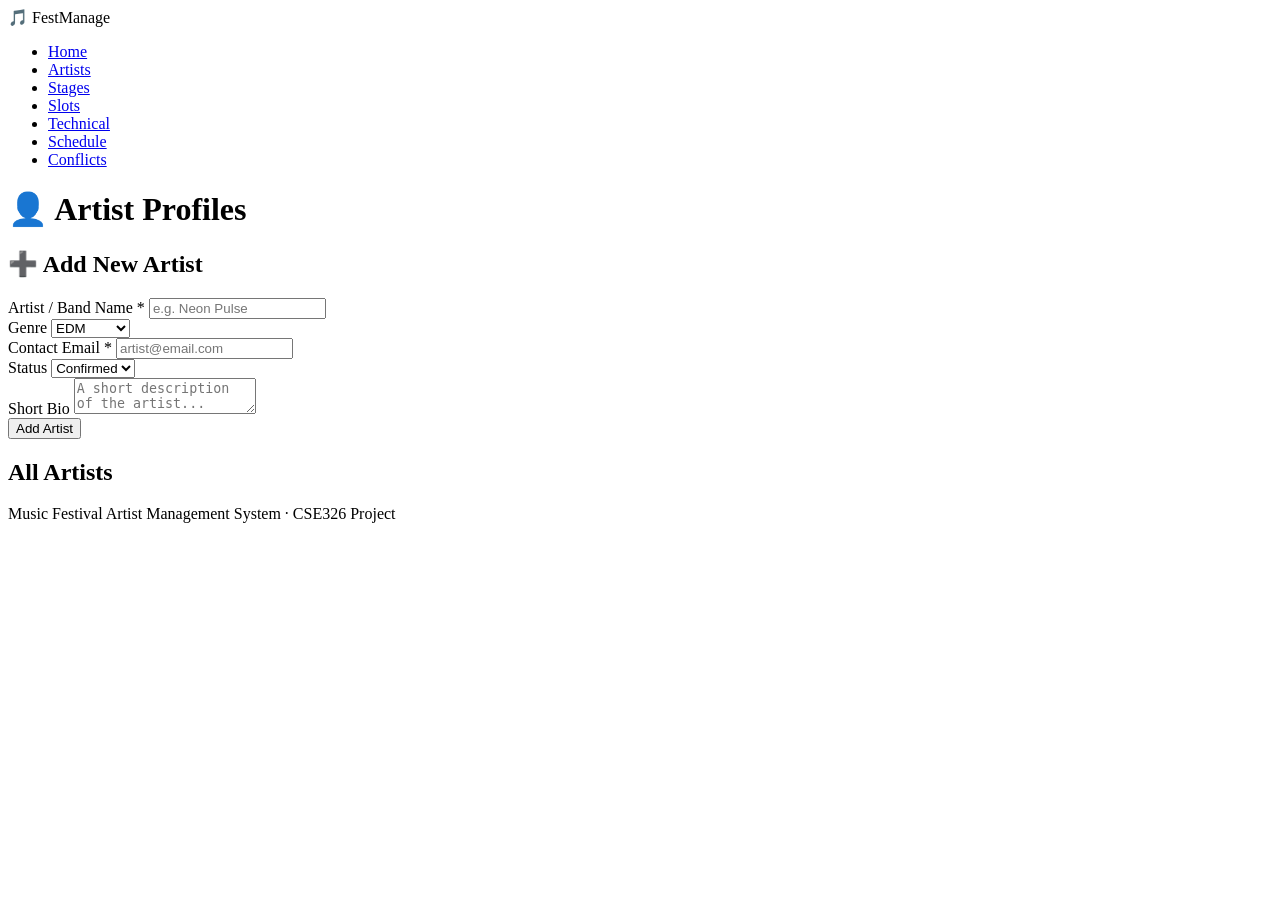
==== artists.html @ 082f0dae "Add files via upload" ====
<!DOCTYPE html>
<html lang="en">
<head>
    <meta charset="UTF-8">
    <meta name="viewport" content="width=device-width, initial-scale=1.0">
    <title>Artist Profiles | FestManage</title>
    <link rel="stylesheet" href="css/style.css">
</head>
<body>
    <div class="bg-animation"></div>

    <nav class="navbar">
        <div class="logo"><span>🎵</span> FestManage</div>
        <ul class="nav-links">
            <li><a href="index.html">Home</a></li>
            <li><a href="artists.html" class="active">Artists</a></li>
            <li><a href="stages.html">Stages</a></li>
            <li><a href="slots.html">Slots</a></li>
            <li><a href="technical.html">Technical</a></li>
            <li><a href="schedule.html">Schedule</a></li>
            <li><a href="conflicts.html">Conflicts</a></li>
        </ul>
        <div class="menu-toggle" onclick="toggleMenu()">
            <span></span><span></span><span></span>
        </div>
    </nav>

    <div class="page-container">
        <div class="page-title">
            <h1>👤 Artist Profiles</h1>
        </div>

        <!-- Add Artist Form -->
        <div class="form-card">
            <h2>➕ Add New Artist</h2>
            <form id="artist-form">
                <div class="form-grid">
                    <div class="form-group">
                        <label>Artist / Band Name *</label>
                        <input type="text" id="artist-name" placeholder="e.g. Neon Pulse" required>
                    </div>
                    <div class="form-group">
                        <label>Genre</label>
                        <select id="artist-genre">
                            <option value="EDM">EDM</option>
                            <option value="Techno">Techno</option>
                            <option value="House">House</option>
                            <option value="Dubstep">Dubstep</option>
                            <option value="Indie Pop">Indie Pop</option>
                            <option value="Rock">Rock</option>
                            <option value="Hip-Hop">Hip-Hop</option>
                            <option value="Pop">Pop</option>
                            <option value="Jazz">Jazz</option>
                            <option value="Other">Other</option>
                        </select>
                    </div>
                    <div class="form-group">
                        <label>Contact Email *</label>
                        <input type="email" id="artist-contact" placeholder="artist@email.com" required>
                    </div>
                    <div class="form-group">
                        <label>Status</label>
                        <select id="artist-status">
                            <option value="confirmed">Confirmed</option>
                            <option value="pending">Pending</option>
                        </select>
                    </div>
                </div>
                <div class="form-group">
                    <label>Short Bio</label>
                    <textarea id="artist-bio" placeholder="A short description of the artist..."></textarea>
                </div>
                <button type="submit" class="btn btn-primary">Add Artist</button>
            </form>
        </div>

        <!-- Artists List -->
        <h2 style="margin-bottom:1.2rem;color:var(--neon-cyan)">All Artists</h2>
        <div class="card-grid" id="artists-list">
            <!-- Filled by JS -->
        </div>
    </div>

    <footer>
        <p>Music Festival Artist Management System · CSE326 Project</p>
    </footer>

    <div id="toast" class="toast"></div>
    <script src="js/app.js"></script>
</body>
</html>
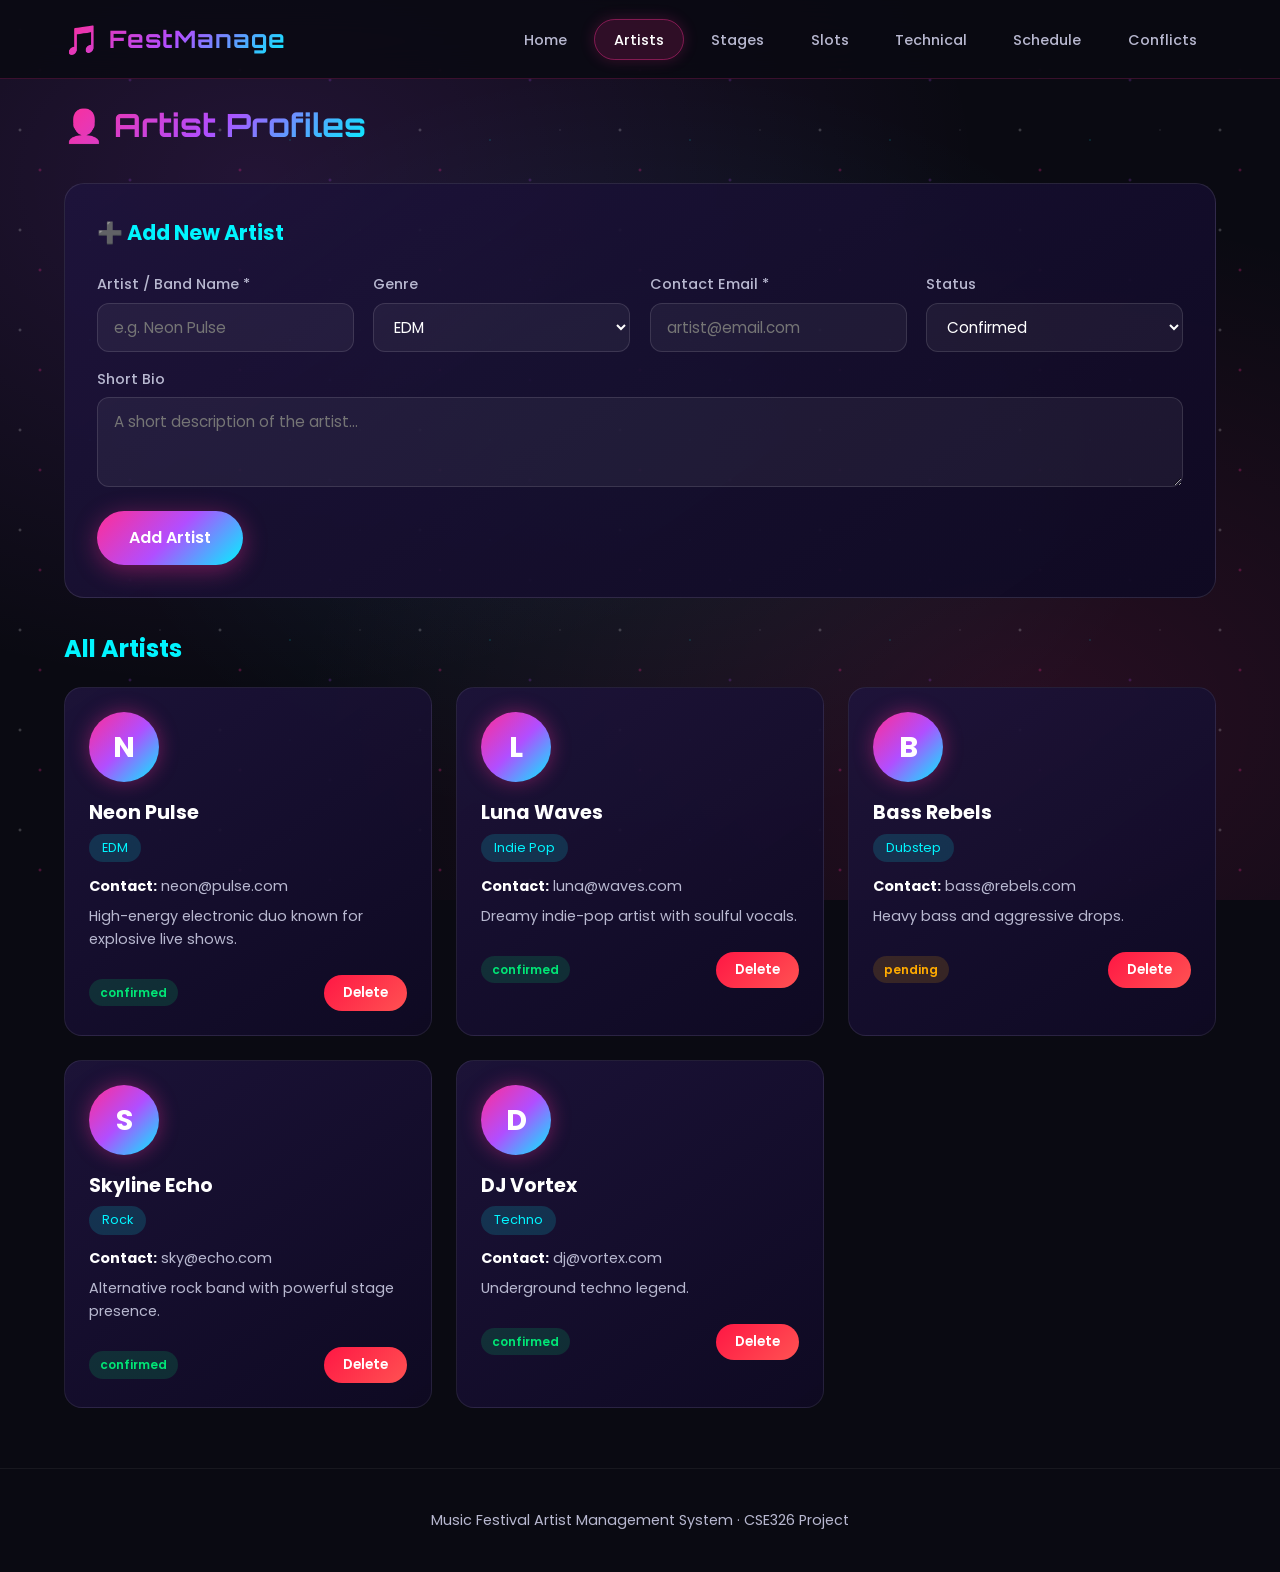
==== commit 843dd3a9: "update" ====
--- a/artists.html
+++ b/artists.html
@@ -4,7 +4,7 @@
     <meta charset="UTF-8">
     <meta name="viewport" content="width=device-width, initial-scale=1.0">
     <title>Artist Profiles | FestManage</title>
-    <link rel="stylesheet" href="css/style.css">
+    <link rel="stylesheet" href="style.css">
 </head>
 <body>
     <div class="bg-animation"></div>
@@ -86,6 +86,6 @@
     </footer>
 
     <div id="toast" class="toast"></div>
-    <script src="js/app.js"></script>
+    <script src="app.js"></script>
 </body>
 </html>
--- a/style.css
+++ b/style.css
@@ -0,0 +1,883 @@
+/* ============================================
+   MUSIC FESTIVAL ARTIST MANAGEMENT SYSTEM
+   CSE326 - Internet Programming Project
+   Beautiful Neon Festival Theme
+============================================ */
+
+@import url('https://fonts.googleapis.com/css2?family=Poppins:wght@300;400;500;600;700;800&family=Orbitron:wght@500;700;900&display=swap');
+
+:root {
+    --bg-dark: #0a0a12;
+    --bg-card: rgba(20, 15, 40, 0.75);
+    --bg-glass: rgba(255, 255, 255, 0.05);
+    --neon-pink: #ff2d95;
+    --neon-cyan: #00f5ff;
+    --neon-purple: #b14eff;
+    --neon-orange: #ff6b35;
+    --neon-yellow: #ffe66d;
+    --text-primary: #ffffff;
+    --text-secondary: #b8b8d0;
+    --border-glow: rgba(255, 45, 149, 0.3);
+    --success: #00e676;
+    --warning: #ffab00;
+    --danger: #ff1744;
+    --gradient-main: linear-gradient(135deg, #ff2d95, #b14eff, #00f5ff);
+    --gradient-card: linear-gradient(145deg, rgba(30, 20, 60, 0.9), rgba(15, 10, 35, 0.95));
+    --shadow-neon: 0 0 20px rgba(255, 45, 149, 0.4);
+    --shadow-cyan: 0 0 20px rgba(0, 245, 255, 0.3);
+}
+
+* {
+    margin: 0;
+    padding: 0;
+    box-sizing: border-box;
+}
+
+html {
+    scroll-behavior: smooth;
+}
+
+body {
+    font-family: 'Poppins', sans-serif;
+    background: var(--bg-dark);
+    color: var(--text-primary);
+    min-height: 100vh;
+    overflow-x: hidden;
+    line-height: 1.6;
+}
+
+/* Animated Background */
+.bg-animation {
+    position: fixed;
+    top: 0;
+    left: 0;
+    width: 100%;
+    height: 100%;
+    z-index: -1;
+    background: 
+        radial-gradient(ellipse at 20% 20%, rgba(177, 78, 255, 0.15) 0%, transparent 50%),
+        radial-gradient(ellipse at 80% 80%, rgba(255, 45, 149, 0.12) 0%, transparent 50%),
+        radial-gradient(ellipse at 50% 50%, rgba(0, 245, 255, 0.08) 0%, transparent 60%),
+        var(--bg-dark);
+}
+
+.bg-animation::before {
+    content: '';
+    position: absolute;
+    width: 100%;
+    height: 100%;
+    background-image: 
+        radial-gradient(2px 2px at 20px 30px, rgba(255,255,255,0.3), transparent),
+        radial-gradient(2px 2px at 40px 70px, rgba(255,45,149,0.4), transparent),
+        radial-gradient(1px 1px at 90px 40px, rgba(0,245,255,0.4), transparent),
+        radial-gradient(2px 2px at 130px 80px, rgba(177,78,255,0.3), transparent),
+        radial-gradient(1px 1px at 160px 30px, rgba(255,255,255,0.2), transparent);
+    background-size: 200px 100px;
+    animation: twinkle 8s linear infinite;
+}
+
+@keyframes twinkle {
+    0%, 100% { opacity: 0.6; }
+    50% { opacity: 1; }
+}
+
+/* ========== NAVIGATION ========== */
+.navbar {
+    position: fixed;
+    top: 0;
+    left: 0;
+    width: 100%;
+    padding: 1rem 5%;
+    display: flex;
+    justify-content: space-between;
+    align-items: center;
+    background: rgba(10, 10, 18, 0.85);
+    backdrop-filter: blur(20px);
+    border-bottom: 1px solid rgba(255, 45, 149, 0.2);
+    z-index: 1000;
+    transition: all 0.3s ease;
+}
+
+.logo {
+    font-family: 'Orbitron', sans-serif;
+    font-size: 1.5rem;
+    font-weight: 700;
+    background: var(--gradient-main);
+    -webkit-background-clip: text;
+    -webkit-text-fill-color: transparent;
+    background-clip: text;
+    letter-spacing: 1px;
+    display: flex;
+    align-items: center;
+    gap: 0.5rem;
+}
+
+.logo span {
+    font-size: 1.8rem;
+}
+
+.nav-links {
+    display: flex;
+    gap: 0.5rem;
+    list-style: none;
+}
+
+.nav-links a {
+    color: var(--text-secondary);
+    text-decoration: none;
+    padding: 0.6rem 1.2rem;
+    border-radius: 50px;
+    font-size: 0.9rem;
+    font-weight: 500;
+    transition: all 0.3s ease;
+    position: relative;
+}
+
+.nav-links a:hover,
+.nav-links a.active {
+    color: var(--text-primary);
+    background: rgba(255, 45, 149, 0.15);
+    box-shadow: 0 0 15px rgba(255, 45, 149, 0.2);
+}
+
+.nav-links a.active {
+    border: 1px solid rgba(255, 45, 149, 0.4);
+}
+
+.menu-toggle {
+    display: none;
+    flex-direction: column;
+    gap: 5px;
+    cursor: pointer;
+    padding: 5px;
+}
+
+.menu-toggle span {
+    width: 25px;
+    height: 3px;
+    background: var(--neon-pink);
+    border-radius: 3px;
+    transition: 0.3s;
+}
+
+/* ========== HERO SECTION ========== */
+.hero {
+    min-height: 100vh;
+    display: flex;
+    flex-direction: column;
+    justify-content: center;
+    align-items: center;
+    text-align: center;
+    padding: 120px 5% 80px;
+    position: relative;
+}
+
+.hero-badge {
+    display: inline-block;
+    padding: 0.4rem 1.2rem;
+    background: rgba(255, 45, 149, 0.15);
+    border: 1px solid rgba(255, 45, 149, 0.4);
+    border-radius: 50px;
+    font-size: 0.85rem;
+    color: var(--neon-pink);
+    margin-bottom: 1.5rem;
+    letter-spacing: 1px;
+    animation: pulse-glow 2s ease-in-out infinite;
+}
+
+@keyframes pulse-glow {
+    0%, 100% { box-shadow: 0 0 10px rgba(255, 45, 149, 0.3); }
+    50% { box-shadow: 0 0 25px rgba(255, 45, 149, 0.6); }
+}
+
+.hero h1 {
+    font-family: 'Orbitron', sans-serif;
+    font-size: clamp(2.5rem, 6vw, 4.5rem);
+    font-weight: 900;
+    line-height: 1.15;
+    margin-bottom: 1.5rem;
+    background: linear-gradient(135deg, #fff 0%, #ff2d95 40%, #00f5ff 100%);
+    -webkit-background-clip: text;
+    -webkit-text-fill-color: transparent;
+    background-clip: text;
+}
+
+.hero p {
+    font-size: 1.15rem;
+    color: var(--text-secondary);
+    max-width: 650px;
+    margin-bottom: 2.5rem;
+}
+
+.hero-buttons {
+    display: flex;
+    gap: 1rem;
+    flex-wrap: wrap;
+    justify-content: center;
+}
+
+.btn {
+    display: inline-flex;
+    align-items: center;
+    gap: 0.5rem;
+    padding: 0.9rem 2rem;
+    border-radius: 50px;
+    font-weight: 600;
+    font-size: 1rem;
+    text-decoration: none;
+    cursor: pointer;
+    border: none;
+    transition: all 0.3s ease;
+    font-family: 'Poppins', sans-serif;
+}
+
+.btn-primary {
+    background: var(--gradient-main);
+    color: white;
+    box-shadow: 0 5px 25px rgba(255, 45, 149, 0.4);
+}
+
+.btn-primary:hover {
+    transform: translateY(-3px);
+    box-shadow: 0 8px 35px rgba(255, 45, 149, 0.6);
+}
+
+.btn-secondary {
+    background: transparent;
+    color: var(--text-primary);
+    border: 2px solid rgba(255, 255, 255, 0.2);
+}
+
+.btn-secondary:hover {
+    border-color: var(--neon-cyan);
+    color: var(--neon-cyan);
+    box-shadow: var(--shadow-cyan);
+}
+
+.btn-sm {
+    padding: 0.5rem 1.2rem;
+    font-size: 0.85rem;
+}
+
+.btn-success {
+    background: linear-gradient(135deg, #00c853, #00e676);
+    color: white;
+}
+
+.btn-danger {
+    background: linear-gradient(135deg, #ff1744, #ff5252);
+    color: white;
+}
+
+.btn-warning {
+    background: linear-gradient(135deg, #ff6b35, #ffab00);
+    color: white;
+}
+
+/* Floating Music Notes Animation */
+.music-notes {
+    position: absolute;
+    width: 100%;
+    height: 100%;
+    top: 0;
+    left: 0;
+    pointer-events: none;
+    overflow: hidden;
+}
+
+.note {
+    position: absolute;
+    font-size: 1.5rem;
+    opacity: 0.15;
+    animation: float-up 12s linear infinite;
+}
+
+.note:nth-child(1) { left: 10%; animation-delay: 0s; }
+.note:nth-child(2) { left: 25%; animation-delay: 2s; font-size: 2rem; }
+.note:nth-child(3) { left: 45%; animation-delay: 4s; }
+.note:nth-child(4) { left: 65%; animation-delay: 1s; font-size: 1.8rem; }
+.note:nth-child(5) { left: 80%; animation-delay: 3s; }
+.note:nth-child(6) { left: 90%; animation-delay: 5s; }
+
+@keyframes float-up {
+    0% { transform: translateY(100vh) rotate(0deg); opacity: 0; }
+    10% { opacity: 0.2; }
+    90% { opacity: 0.15; }
+    100% { transform: translateY(-20vh) rotate(360deg); opacity: 0; }
+}
+
+/* ========== FEATURES SECTION ========== */
+.section {
+    padding: 100px 5%;
+    max-width: 1400px;
+    margin: 0 auto;
+}
+
+.section-header {
+    text-align: center;
+    margin-bottom: 3.5rem;
+}
+
+.section-header h2 {
+    font-family: 'Orbitron', sans-serif;
+    font-size: 2.2rem;
+    margin-bottom: 0.8rem;
+    background: var(--gradient-main);
+    -webkit-background-clip: text;
+    -webkit-text-fill-color: transparent;
+    background-clip: text;
+}
+
+.section-header p {
+    color: var(--text-secondary);
+    font-size: 1.05rem;
+}
+
+.features-grid {
+    display: grid;
+    grid-template-columns: repeat(auto-fit, minmax(280px, 1fr));
+    gap: 1.8rem;
+}
+
+.feature-card {
+    background: var(--gradient-card);
+    border: 1px solid rgba(255, 255, 255, 0.08);
+    border-radius: 20px;
+    padding: 2rem;
+    transition: all 0.4s ease;
+    position: relative;
+    overflow: hidden;
+}
+
+.feature-card::before {
+    content: '';
+    position: absolute;
+    top: 0;
+    left: 0;
+    width: 100%;
+    height: 3px;
+    background: var(--gradient-main);
+    transform: scaleX(0);
+    transition: transform 0.4s ease;
+}
+
+.feature-card:hover {
+    transform: translateY(-8px);
+    border-color: rgba(255, 45, 149, 0.3);
+    box-shadow: 0 15px 40px rgba(0, 0, 0, 0.4), var(--shadow-neon);
+}
+
+.feature-card:hover::before {
+    transform: scaleX(1);
+}
+
+.feature-icon {
+    width: 60px;
+    height: 60px;
+    border-radius: 16px;
+    display: flex;
+    align-items: center;
+    justify-content: center;
+    font-size: 1.8rem;
+    margin-bottom: 1.2rem;
+    background: rgba(255, 45, 149, 0.12);
+}
+
+.feature-card h3 {
+    font-size: 1.25rem;
+    margin-bottom: 0.6rem;
+}
+
+.feature-card p {
+    color: var(--text-secondary);
+    font-size: 0.95rem;
+}
+
+/* ========== PAGE LAYOUT (Dashboard style) ========== */
+.page-container {
+    padding: 100px 5% 60px;
+    max-width: 1400px;
+    margin: 0 auto;
+    min-height: 100vh;
+}
+
+.page-title {
+    display: flex;
+    justify-content: space-between;
+    align-items: center;
+    margin-bottom: 2rem;
+    flex-wrap: wrap;
+    gap: 1rem;
+}
+
+.page-title h1 {
+    font-family: 'Orbitron', sans-serif;
+    font-size: 2rem;
+    background: var(--gradient-main);
+    -webkit-background-clip: text;
+    -webkit-text-fill-color: transparent;
+    background-clip: text;
+}
+
+/* ========== CARDS & GRIDS ========== */
+.card-grid {
+    display: grid;
+    grid-template-columns: repeat(auto-fill, minmax(300px, 1fr));
+    gap: 1.5rem;
+}
+
+.artist-card, .stage-card, .slot-card, .tech-card {
+    background: var(--gradient-card);
+    border: 1px solid rgba(255, 255, 255, 0.08);
+    border-radius: 18px;
+    padding: 1.5rem;
+    transition: all 0.3s ease;
+    position: relative;
+}
+
+.artist-card:hover, .stage-card:hover {
+    transform: translateY(-5px);
+    border-color: rgba(0, 245, 255, 0.3);
+    box-shadow: var(--shadow-cyan);
+}
+
+.artist-avatar {
+    width: 70px;
+    height: 70px;
+    border-radius: 50%;
+    background: var(--gradient-main);
+    display: flex;
+    align-items: center;
+    justify-content: center;
+    font-size: 1.8rem;
+    font-weight: 700;
+    margin-bottom: 1rem;
+    box-shadow: 0 0 20px rgba(255, 45, 149, 0.4);
+}
+
+.artist-card h3 {
+    font-size: 1.2rem;
+    margin-bottom: 0.3rem;
+}
+
+.artist-genre {
+    display: inline-block;
+    padding: 0.25rem 0.8rem;
+    background: rgba(0, 245, 255, 0.15);
+    color: var(--neon-cyan);
+    border-radius: 20px;
+    font-size: 0.8rem;
+    margin-bottom: 0.8rem;
+}
+
+.artist-info {
+    color: var(--text-secondary);
+    font-size: 0.9rem;
+    margin-bottom: 0.4rem;
+}
+
+.artist-info strong {
+    color: var(--text-primary);
+}
+
+.status-badge {
+    display: inline-block;
+    padding: 0.25rem 0.7rem;
+    border-radius: 20px;
+    font-size: 0.75rem;
+    font-weight: 600;
+}
+
+.status-confirmed {
+    background: rgba(0, 230, 118, 0.15);
+    color: var(--success);
+}
+
+.status-pending {
+    background: rgba(255, 171, 0, 0.15);
+    color: var(--warning);
+}
+
+.status-conflict {
+    background: rgba(255, 23, 68, 0.15);
+    color: var(--danger);
+}
+
+/* ========== FORMS ========== */
+.form-card {
+    background: var(--gradient-card);
+    border: 1px solid rgba(255, 255, 255, 0.1);
+    border-radius: 20px;
+    padding: 2rem;
+    margin-bottom: 2rem;
+}
+
+.form-card h2 {
+    font-size: 1.3rem;
+    margin-bottom: 1.5rem;
+    color: var(--neon-cyan);
+}
+
+.form-grid {
+    display: grid;
+    grid-template-columns: repeat(auto-fit, minmax(220px, 1fr));
+    gap: 1.2rem;
+}
+
+.form-group {
+    margin-bottom: 1rem;
+}
+
+.form-group label {
+    display: block;
+    margin-bottom: 0.4rem;
+    font-size: 0.9rem;
+    color: var(--text-secondary);
+    font-weight: 500;
+}
+
+.form-group input,
+.form-group select,
+.form-group textarea {
+    width: 100%;
+    padding: 0.75rem 1rem;
+    background: rgba(255, 255, 255, 0.05);
+    border: 1px solid rgba(255, 255, 255, 0.12);
+    border-radius: 12px;
+    color: var(--text-primary);
+    font-family: 'Poppins', sans-serif;
+    font-size: 0.95rem;
+    transition: all 0.3s ease;
+}
+
+.form-group input:focus,
+.form-group select:focus,
+.form-group textarea:focus {
+    outline: none;
+    border-color: var(--neon-pink);
+    box-shadow: 0 0 0 3px rgba(255, 45, 149, 0.15);
+}
+
+.form-group textarea {
+    resize: vertical;
+    min-height: 90px;
+}
+
+.form-group select {
+    cursor: pointer;
+}
+
+.form-group select option {
+    background: #1a1230;
+    color: white;
+}
+
+/* ========== TABLE / SCHEDULE ========== */
+.table-wrapper {
+    overflow-x: auto;
+    border-radius: 16px;
+    border: 1px solid rgba(255, 255, 255, 0.08);
+}
+
+table {
+    width: 100%;
+    border-collapse: collapse;
+    background: var(--gradient-card);
+}
+
+th {
+    background: rgba(255, 45, 149, 0.1);
+    padding: 1rem 1.2rem;
+    text-align: left;
+    font-weight: 600;
+    font-size: 0.9rem;
+    color: var(--neon-pink);
+    white-space: nowrap;
+}
+
+td {
+    padding: 1rem 1.2rem;
+    border-top: 1px solid rgba(255, 255, 255, 0.05);
+    font-size: 0.9rem;
+    color: var(--text-secondary);
+}
+
+tr:hover td {
+    background: rgba(255, 255, 255, 0.03);
+    color: var(--text-primary);
+}
+
+/* ========== STATS CARDS ========== */
+.stats-row {
+    display: grid;
+    grid-template-columns: repeat(auto-fit, minmax(180px, 1fr));
+    gap: 1.2rem;
+    margin-bottom: 2.5rem;
+}
+
+.stat-card {
+    background: var(--gradient-card);
+    border: 1px solid rgba(255, 255, 255, 0.08);
+    border-radius: 16px;
+    padding: 1.5rem;
+    text-align: center;
+    transition: 0.3s;
+}
+
+.stat-card:hover {
+    border-color: rgba(0, 245, 255, 0.3);
+}
+
+.stat-number {
+    font-family: 'Orbitron', sans-serif;
+    font-size: 2.2rem;
+    font-weight: 700;
+    background: var(--gradient-main);
+    -webkit-background-clip: text;
+    -webkit-text-fill-color: transparent;
+    background-clip: text;
+}
+
+.stat-label {
+    color: var(--text-secondary);
+    font-size: 0.9rem;
+    margin-top: 0.3rem;
+}
+
+/* ========== CONFLICT ALERT ========== */
+.conflict-box {
+    background: rgba(255, 23, 68, 0.1);
+    border: 1px solid rgba(255, 23, 68, 0.4);
+    border-radius: 16px;
+    padding: 1.5rem;
+    margin-bottom: 1.5rem;
+}
+
+.conflict-box h3 {
+    color: var(--danger);
+    margin-bottom: 0.8rem;
+    display: flex;
+    align-items: center;
+    gap: 0.5rem;
+}
+
+.conflict-item {
+    background: rgba(0, 0, 0, 0.3);
+    padding: 1rem;
+    border-radius: 12px;
+    margin-bottom: 0.8rem;
+    font-size: 0.9rem;
+}
+
+.no-conflict {
+    background: rgba(0, 230, 118, 0.1);
+    border: 1px solid rgba(0, 230, 118, 0.3);
+    border-radius: 16px;
+    padding: 2rem;
+    text-align: center;
+}
+
+.no-conflict h3 {
+    color: var(--success);
+    margin-bottom: 0.5rem;
+}
+
+/* ========== TIMELINE / SCHEDULE VIEW ========== */
+.timeline {
+    position: relative;
+    padding-left: 30px;
+}
+
+.timeline::before {
+    content: '';
+    position: absolute;
+    left: 10px;
+    top: 0;
+    bottom: 0;
+    width: 3px;
+    background: linear-gradient(to bottom, var(--neon-pink), var(--neon-cyan));
+    border-radius: 3px;
+}
+
+.timeline-item {
+    position: relative;
+    margin-bottom: 1.8rem;
+    background: var(--gradient-card);
+    border: 1px solid rgba(255, 255, 255, 0.08);
+    border-radius: 14px;
+    padding: 1.2rem 1.5rem;
+}
+
+.timeline-item::before {
+    content: '';
+    position: absolute;
+    left: -26px;
+    top: 20px;
+    width: 14px;
+    height: 14px;
+    border-radius: 50%;
+    background: var(--neon-pink);
+    box-shadow: 0 0 12px var(--neon-pink);
+}
+
+.timeline-time {
+    font-family: 'Orbitron', sans-serif;
+    color: var(--neon-cyan);
+    font-size: 0.9rem;
+    margin-bottom: 0.4rem;
+}
+
+.timeline-stage {
+    display: inline-block;
+    padding: 0.2rem 0.7rem;
+    background: rgba(177, 78, 255, 0.2);
+    color: var(--neon-purple);
+    border-radius: 12px;
+    font-size: 0.8rem;
+    margin-left: 0.5rem;
+}
+
+/* ========== FOOTER ========== */
+footer {
+    text-align: center;
+    padding: 2.5rem 5%;
+    border-top: 1px solid rgba(255, 255, 255, 0.06);
+    color: var(--text-secondary);
+    font-size: 0.9rem;
+}
+
+footer a {
+    color: var(--neon-pink);
+    text-decoration: none;
+}
+
+/* ========== MODAL ========== */
+.modal-overlay {
+    position: fixed;
+    top: 0;
+    left: 0;
+    width: 100%;
+    height: 100%;
+    background: rgba(0, 0, 0, 0.75);
+    backdrop-filter: blur(8px);
+    display: none;
+    justify-content: center;
+    align-items: center;
+    z-index: 2000;
+    padding: 1rem;
+}
+
+.modal-overlay.active {
+    display: flex;
+}
+
+.modal {
+    background: var(--gradient-card);
+    border: 1px solid rgba(255, 45, 149, 0.3);
+    border-radius: 20px;
+    padding: 2rem;
+    width: 100%;
+    max-width: 500px;
+    max-height: 90vh;
+    overflow-y: auto;
+    animation: modalIn 0.3s ease;
+}
+
+@keyframes modalIn {
+    from { transform: scale(0.9); opacity: 0; }
+    to { transform: scale(1); opacity: 1; }
+}
+
+.modal h2 {
+    margin-bottom: 1.5rem;
+    color: var(--neon-cyan);
+}
+
+.modal-actions {
+    display: flex;
+    gap: 0.8rem;
+    margin-top: 1.5rem;
+    justify-content: flex-end;
+}
+
+/* ========== ALERT / TOAST ========== */
+.toast {
+    position: fixed;
+    bottom: 30px;
+    right: 30px;
+    background: var(--gradient-card);
+    border: 1px solid rgba(0, 230, 118, 0.4);
+    padding: 1rem 1.5rem;
+    border-radius: 12px;
+    box-shadow: 0 10px 30px rgba(0, 0, 0, 0.4);
+    z-index: 3000;
+    transform: translateY(100px);
+    opacity: 0;
+    transition: all 0.4s ease;
+}
+
+.toast.show {
+    transform: translateY(0);
+    opacity: 1;
+}
+
+/* ========== RESPONSIVE ========== */
+@media (max-width: 768px) {
+    .nav-links {
+        display: none;
+        position: absolute;
+        top: 70px;
+        left: 0;
+        width: 100%;
+        background: rgba(10, 10, 18, 0.98);
+        flex-direction: column;
+        padding: 1rem;
+        border-bottom: 1px solid rgba(255, 45, 149, 0.2);
+    }
+
+    .nav-links.active {
+        display: flex;
+    }
+
+    .menu-toggle {
+        display: flex;
+    }
+
+    .hero h1 {
+        font-size: 2.2rem;
+    }
+
+    .page-title {
+        flex-direction: column;
+        align-items: flex-start;
+    }
+
+    .stats-row {
+        grid-template-columns: repeat(2, 1fr);
+    }
+}
+
+/* Utility */
+.hidden {
+    display: none !important;
+}
+
+.text-center {
+    text-align: center;
+}
+
+.mt-2 {
+    margin-top: 1.5rem;
+}
+
+.mb-2 {
+    margin-bottom: 1.5rem;
+}
+
+.flex-between {
+    display: flex;
+    justify-content: space-between;
+    align-items: center;
+    flex-wrap: wrap;
+    gap: 0.8rem;
+}
